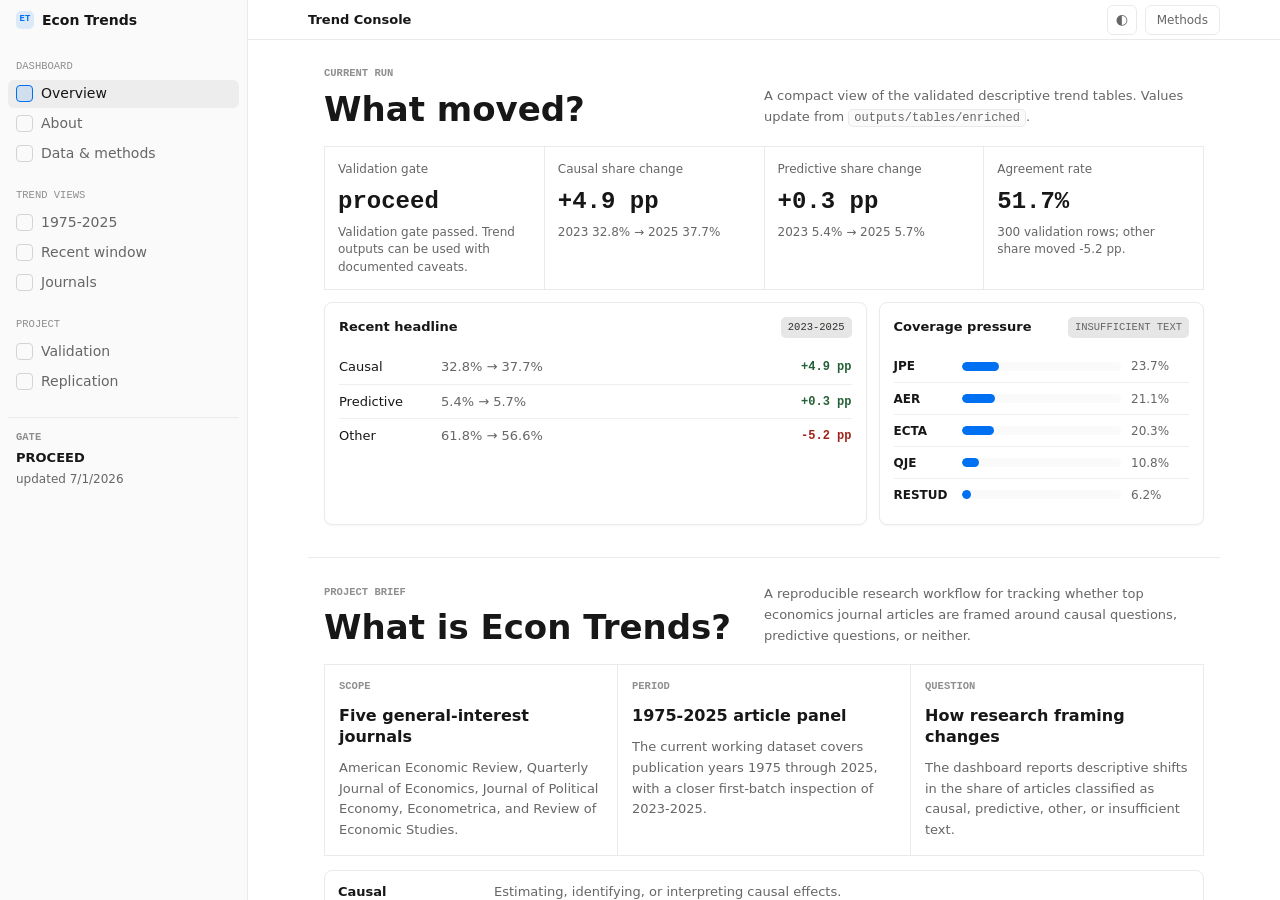
==== site/index.html @ 5af8cb9c "Initial econ trends project" ====
<!doctype html>
<html lang="en">
  <head>
    <meta charset="utf-8" />
    <meta name="viewport" content="width=device-width, initial-scale=1" />
    <title>Econ Question Trends</title>
    <meta
      name="description"
      content="A compact trend dashboard for causal, predictive, and other research questions in top economics journals."
    />
    <link rel="icon" href="icon.svg" type="image/svg+xml" />
    <link rel="stylesheet" href="styles.css" />
  </head>
  <body>
    <div class="app-shell">
      <aside class="sidebar" aria-label="Dashboard navigation">
        <div class="brand-block">
          <div class="brand-mark" aria-hidden="true">ET</div>
          <div>
            <div class="brand-title">Econ Trends</div>
            <div class="brand-subtitle">Question classification</div>
          </div>
        </div>

        <nav class="nav-stack">
          <div class="section-label">Dashboard</div>
          <a href="#overview" class="nav-link active" data-nav-link>Overview</a>
          <a href="#about" class="nav-link" data-nav-link>About</a>
          <a href="#methods" class="nav-link" data-nav-link>Data & methods</a>
          <div class="section-label">Trend Views</div>
          <a href="#full-period" class="nav-link" data-nav-link>1975-2025</a>
          <a href="#recent" class="nav-link" data-nav-link>Recent window</a>
          <a href="#journals" class="nav-link" data-nav-link>Journals</a>
          <div class="section-label">Project</div>
          <a href="#validation" class="nav-link" data-nav-link>Validation</a>
          <a href="#replication" class="nav-link" data-nav-link>Replication</a>
        </nav>

        <div class="sidebar-note">
          <div class="mono-label">Gate</div>
          <strong id="sidebarGate">loading</strong>
          <span id="sidebarGenerated">data pending</span>
        </div>
      </aside>

      <main class="main">
        <header class="topbar">
          <div>
            <div class="eyebrow">Causal / predictive / other</div>
            <h1>Trend Console</h1>
          </div>
          <div class="topbar-actions" aria-label="View controls">
            <button class="icon-button" id="themeToggle" type="button" title="Toggle theme" aria-label="Toggle theme">
              <span aria-hidden="true">◐</span>
            </button>
            <a class="text-button" href="#methods">Methods</a>
          </div>
        </header>

        <section id="overview" class="section">
          <div class="section-head">
            <div>
              <div class="mono-label">Current run</div>
              <h2>What moved?</h2>
            </div>
            <p class="section-copy">
              A compact view of the validated descriptive trend tables. Values update from
              <code>outputs/tables/enriched</code>.
            </p>
          </div>

          <div class="metric-grid" id="metricGrid"></div>

          <div class="insight-grid">
            <article class="panel">
              <div class="panel-head">
                <h3>Recent headline</h3>
                <span class="tag">2023-2025</span>
              </div>
              <div id="headlineList" class="headline-list"></div>
            </article>
            <article class="panel">
              <div class="panel-head">
                <h3>Coverage pressure</h3>
                <span class="tag muted">insufficient text</span>
              </div>
              <div id="coverageBars" class="bar-list"></div>
            </article>
          </div>
        </section>

        <section id="about" class="section">
          <div class="section-head">
            <div>
              <div class="mono-label">Project brief</div>
              <h2>What is Econ Trends?</h2>
            </div>
            <p class="section-copy">
              A reproducible research workflow for tracking whether top economics journal articles
              are framed around causal questions, predictive questions, or neither.
            </p>
          </div>

          <div class="info-grid">
            <article class="info-card">
              <div class="mono-label">Scope</div>
              <h3>Five general-interest journals</h3>
              <p>
                American Economic Review, Quarterly Journal of Economics, Journal of Political
                Economy, Econometrica, and Review of Economic Studies.
              </p>
            </article>
            <article class="info-card">
              <div class="mono-label">Period</div>
              <h3>1975-2025 article panel</h3>
              <p>
                The current working dataset covers publication years 1975 through 2025, with a
                closer first-batch inspection of 2023-2025.
              </p>
            </article>
            <article class="info-card">
              <div class="mono-label">Question</div>
              <h3>How research framing changes</h3>
              <p>
                The dashboard reports descriptive shifts in the share of articles classified as
                causal, predictive, other, or insufficient text.
              </p>
            </article>
          </div>

          <div class="definition-list">
            <div class="definition-row">
              <strong>Causal</strong>
              <span>Estimating, identifying, or interpreting causal effects.</span>
            </div>
            <div class="definition-row">
              <strong>Predictive</strong>
              <span>Prediction, forecasting, classification, performance, or out-of-sample accuracy.</span>
            </div>
            <div class="definition-row">
              <strong>Other</strong>
              <span>Papers that do not clearly fit the causal or predictive definitions.</span>
            </div>
            <div class="definition-row">
              <strong>Insufficient text</strong>
              <span>Records where available title/abstract/full-text evidence is not enough to classify reliably.</span>
            </div>
          </div>
        </section>

        <section id="methods" class="section">
          <div class="section-head">
            <div>
              <div class="mono-label">Data pipeline</div>
              <h2>How the site is built</h2>
            </div>
            <p class="section-copy">
              The public site is a static export of generated tables. The underlying code keeps the
              collection, enrichment, classification, validation, and trend steps auditable.
            </p>
          </div>

          <div class="method-columns">
            <article class="panel">
              <div class="panel-head">
                <h3>Data construction</h3>
                <span class="tag">metadata</span>
              </div>
              <div class="pipeline-list">
                <div class="pipeline-step">
                  <span>01</span>
                  <p>Collect DOI-centered bibliographic metadata from Crossref and work metadata from OpenAlex.</p>
                </div>
                <div class="pipeline-step">
                  <span>02</span>
                  <p>Deduplicate records into an article-level panel using DOI, or normalized title-journal-year when DOI is missing.</p>
                </div>
                <div class="pipeline-step">
                  <span>03</span>
                  <p>Backfill missing text from cached abstracts, open metadata, and bounded PDF/OCR recovery when evidence is available.</p>
                </div>
              </div>
            </article>

            <article class="panel">
              <div class="panel-head">
                <h3>Classification and trends</h3>
                <span class="tag">analysis</span>
              </div>
              <div class="pipeline-list">
                <div class="pipeline-step">
                  <span>04</span>
                  <p>Classify articles into causal, predictive, other, or insufficient text using auditable rules and model-assisted labels.</p>
                </div>
                <div class="pipeline-step">
                  <span>05</span>
                  <p>Run validation diagnostics, overlap checks, adjudication, and a validation gate before reading trends.</p>
                </div>
                <div class="pipeline-step">
                  <span>06</span>
                  <p>Export trend tables into <code>site/data.js</code>, which powers this static GitHub Pages dashboard.</p>
                </div>
              </div>
            </article>
          </div>

          <div class="callout">
            <strong>Interpretation boundary</strong>
            <span>
              This is an exploratory descriptive dashboard. The current gate passes, but the latest
              validation pass is AI-assisted and should be reported that way unless a separate human
              audit subset is completed.
            </span>
          </div>
        </section>

        <section id="full-period" class="section">
          <div class="section-head">
            <div>
              <div class="mono-label">Long panel</div>
              <h2>1975-2025 category shares</h2>
            </div>
            <div class="control-group" role="group" aria-label="Full-period scenario">
              <button type="button" class="segmented active" data-full-scenario="baseline">Baseline</button>
              <button type="button" class="segmented" data-full-scenario="exclude_insufficient_text">Exclude insufficient</button>
              <button type="button" class="segmented" data-full-scenario="insufficient_text_as_other">Insufficient as other</button>
            </div>
          </div>
          <article class="chart-panel">
            <div class="chart-toolbar">
              <div>
                <h3>Share by publication year</h3>
                <p>Line chart. Hover or tap the chart for exact yearly values.</p>
              </div>
              <div id="fullLegend" class="legend"></div>
            </div>
            <div id="fullTrendChart" class="chart-area" role="img" aria-label="Category shares by year"></div>
          </article>
        </section>

        <section id="recent" class="section">
          <div class="section-head">
            <div>
              <div class="mono-label">First batch</div>
              <h2>Recent trend window</h2>
            </div>
            <div class="control-group" role="group" aria-label="Recent scenario">
              <button type="button" class="segmented active" data-recent-scenario="baseline">Baseline</button>
              <button type="button" class="segmented" data-recent-scenario="title_triage_non_other">Title triage</button>
              <button type="button" class="segmented" data-recent-scenario="title_triage_all_suggestions">All suggestions</button>
            </div>
          </div>
          <div class="two-column">
            <article class="chart-panel">
              <div class="chart-toolbar">
                <div>
                  <h3>2023-2025 shares</h3>
                  <p>Stacked annual composition.</p>
                </div>
                <div id="recentLegend" class="legend"></div>
              </div>
              <div id="recentStackedChart" class="chart-area compact" role="img" aria-label="Recent category shares"></div>
            </article>
            <article class="panel">
              <div class="panel-head">
                <h3>Change table</h3>
                <span class="tag">percentage points</span>
              </div>
              <div id="recentChangeTable" class="mini-table"></div>
            </article>
          </div>
        </section>

        <section id="journals" class="section">
          <div class="section-head">
            <div>
              <div class="mono-label">Decomposition</div>
              <h2>Which journals drive the move?</h2>
            </div>
            <p class="section-copy">Sorted by 2023-2025 share change in the selected category.</p>
          </div>
          <div class="control-group left" role="group" aria-label="Journal category">
            <button type="button" class="segmented active" data-journal-category="causal">Causal</button>
            <button type="button" class="segmented" data-journal-category="predictive">Predictive</button>
            <button type="button" class="segmented" data-journal-category="other">Other</button>
          </div>
          <article class="panel wide">
            <div id="journalMoves" class="journal-list"></div>
          </article>
        </section>

        <section id="validation" class="section final-section">
          <div class="section-head">
            <div>
              <div class="mono-label">Evidence quality</div>
              <h2>Validation and caveats</h2>
            </div>
          </div>
          <div class="two-column">
            <article class="panel">
              <div class="panel-head">
                <h3>Category metrics</h3>
                <span class="tag">validation sample</span>
              </div>
              <div id="validationMetrics" class="validation-list"></div>
            </article>
            <article class="panel caveat-panel">
              <div class="panel-head">
                <h3>Interpretation rule</h3>
                <span class="tag warning">caveat</span>
              </div>
              <p>
                The validation gate passes, but the latest validation pass is AI-assisted. Use this
                dashboard for descriptive inspection and pipeline decisions. A publication version
                should either report AI-assisted validation or add a human audit subset.
              </p>
              <div id="gateDetails" class="gate-list"></div>
            </article>
          </div>
        </section>

        <section id="replication" class="section final-section">
          <div class="section-head">
            <div>
              <div class="mono-label">GitHub Pages</div>
              <h2>Sharing and replication</h2>
            </div>
            <p class="section-copy">
              The repository should publish this static site through GitHub Actions and keep large
              raw/intermediate data outside git unless released as a separate replication archive.
            </p>
          </div>
          <div class="info-grid two">
            <article class="info-card">
              <div class="mono-label">Website</div>
              <h3>Deploy from <code>site/</code></h3>
              <p>
                The GitHub Action packages the dashboard, selected public docs, and <code>.nojekyll</code>
                into a Pages artifact on every push to <code>main</code>.
              </p>
            </article>
            <article class="info-card">
              <div class="mono-label">Reproduction</div>
              <h3>Code first, data archived separately</h3>
              <p>
                Source code, configs, tests, prompts, and documentation belong in git. Large raw
                API caches, PDF caches, and generated output tables should be restored from an
                archived replication package when needed.
              </p>
            </article>
          </div>
        </section>
      </main>
    </div>

    <div id="tooltip" class="tooltip" hidden></div>
    <script src="data.js"></script>
    <script src="app.js"></script>
  </body>
</html>
---- site/styles.css ----
:root {
  color-scheme: light;
  --bg: #ffffff;
  --bg-soft: #fafafa;
  --bg-hover: #f5f5f5;
  --bg-active: #ededed;
  --bg-elevated: #ffffff;
  --bg-translucent: rgba(255, 255, 255, 0.88);
  --fg: #171717;
  --fg-muted: #666666;
  --fg-faint: #8f8f8f;
  --fg-on-fill: #ffffff;
  --border: #eaeaea;
  --border-strong: #d4d4d4;
  --divider: #eeeeee;
  --selection: #0070f333;
  --focus-ring: #0070f366;
  --accent: #0070f3;
  --accent-soft: #0070f31f;
  --shadow-sm: 0 1px 2px #0f0f0f0a;
  --chip-gray-bg: #7877742e;
  --chip-gray-fg: #32302c;
  --chip-green-bg: #6ead7c38;
  --chip-green-fg: #266038;
  --chip-blue-bg: #529cca38;
  --chip-blue-fg: #185684;
  --chip-yellow-bg: #e9b21733;
  --chip-yellow-fg: #7b5804;
  --chip-red-bg: #e3696033;
  --chip-red-fg: #9f2319;
  --green: #266038;
  --blue: #185684;
  --gold: #7b5804;
  --rose: #9f2319;
  --scrollbar-thumb: #17171733;
  --mono: "SFMono-Regular", "Cascadia Mono", "Liberation Mono", Menlo, monospace;
  --sans: Inter, ui-sans-serif, system-ui, -apple-system, BlinkMacSystemFont, "Segoe UI", sans-serif;
}

html[data-theme="dark"] {
  color-scheme: dark;
  --bg: #000000;
  --bg-soft: #0a0a0a;
  --bg-hover: #1f1f1f;
  --bg-active: #2a2a2a;
  --bg-elevated: #111111;
  --bg-translucent: rgba(0, 0, 0, 0.86);
  --fg: #ededed;
  --fg-muted: #a1a1a1;
  --fg-faint: #666666;
  --fg-on-fill: #000000;
  --border: #242424;
  --border-strong: #333333;
  --divider: #1f1f1f;
  --selection: #3291ff33;
  --focus-ring: #3291ff73;
  --accent: #3291ff;
  --accent-soft: #3291ff24;
  --shadow-sm: 0 1px 2px #00000066;
  --chip-gray-bg: #262626;
  --chip-gray-fg: #d4d4d4;
  --chip-green-bg: #16351f;
  --chip-green-fg: #7ecb8f;
  --chip-blue-bg: #102a43;
  --chip-blue-fg: #79b8ff;
  --chip-yellow-bg: #332b12;
  --chip-yellow-fg: #d8c36a;
  --chip-red-bg: #3a1d1d;
  --chip-red-fg: #f28b82;
  --green: #7ecb8f;
  --blue: #79b8ff;
  --gold: #d8c36a;
  --rose: #f28b82;
  --scrollbar-thumb: #ffffff29;
}

* {
  box-sizing: border-box;
}

html {
  background: var(--bg);
  scroll-behavior: smooth;
}

body {
  margin: 0;
  background: var(--bg);
  color: var(--fg);
  font-family: var(--sans);
  font-feature-settings: "cv02", "cv03", "cv04", "cv11", "ss01";
  font-size: 14px;
  line-height: 1.5;
  letter-spacing: 0;
  text-rendering: optimizeLegibility;
}

button,
select,
input {
  font: inherit;
}

a {
  color: inherit;
}

::selection {
  background: var(--selection);
}

::-webkit-scrollbar {
  height: 10px;
  width: 10px;
}

::-webkit-scrollbar-track {
  background: transparent;
}

::-webkit-scrollbar-thumb {
  background-color: var(--scrollbar-thumb);
  background-clip: padding-box;
  border: 3px solid transparent;
  border-radius: 999px;
}

code {
  border: 1px solid var(--border);
  border-radius: 5px;
  background: var(--bg-soft);
  padding: 1px 5px;
  color: var(--fg-muted);
  font-family: var(--mono);
  font-size: 12px;
}

.app-shell {
  display: grid;
  grid-template-columns: 248px minmax(0, 1fr);
  height: 100vh;
  overflow: hidden;
}

.sidebar {
  height: 100vh;
  overflow-y: auto;
  border-right: 1px solid var(--border);
  background: var(--bg-soft);
  padding: 0 8px 12px;
}

.brand-block {
  display: flex;
  align-items: center;
  gap: 8px;
  min-height: 40px;
  margin-bottom: 1px;
  padding: 0 8px;
}

.brand-mark {
  display: grid;
  width: 18px;
  height: 18px;
  flex: 0 0 auto;
  place-items: center;
  border-radius: 5px;
  background: var(--accent-soft);
  color: var(--accent);
  font-family: var(--mono);
  font-size: 9px;
  font-weight: 700;
}

.brand-title {
  overflow: hidden;
  color: var(--fg);
  font-size: 14px;
  font-weight: 650;
  text-overflow: ellipsis;
  white-space: nowrap;
}

.brand-subtitle {
  display: none;
}

.nav-stack {
  display: grid;
  gap: 2px;
  min-height: 0;
}

.section-label {
  padding: 18px 8px 3px;
  color: var(--fg-faint);
  font-family: var(--mono);
  font-size: 10.5px;
  letter-spacing: 0;
  text-transform: uppercase;
}

.nav-link {
  display: flex;
  align-items: center;
  min-width: 0;
  height: 28px;
  border-radius: 6px;
  padding: 0 8px;
  color: var(--fg-muted);
  font-size: 14px;
  text-decoration: none;
  transition:
    background-color 80ms ease,
    color 80ms ease;
}

.nav-link::before {
  width: 15px;
  height: 15px;
  margin-right: 8px;
  border: 1px solid var(--border-strong);
  border-radius: 4px;
  content: "";
}

.nav-link:hover,
.nav-link.active {
  background: var(--bg-active);
  color: var(--fg);
}

.nav-link.active::before {
  border-color: var(--accent);
  background: var(--accent-soft);
}

.sidebar-note {
  display: grid;
  gap: 2px;
  margin: 22px 0 0;
  border-top: 1px solid var(--border);
  padding: 12px 8px 4px;
}

.sidebar-note strong {
  color: var(--fg);
  font-size: 13px;
  font-weight: 600;
  text-transform: uppercase;
}

.sidebar-note span {
  color: var(--fg-muted);
  font-size: 12px;
}

.main {
  min-width: 0;
  height: 100vh;
  overflow-y: auto;
  background: var(--bg);
}

.topbar {
  position: sticky;
  top: 0;
  z-index: 30;
  display: flex;
  align-items: center;
  justify-content: space-between;
  gap: 16px;
  min-height: 40px;
  border-bottom: 1px solid var(--border);
  background: var(--bg-translucent);
  padding: 0 max(12px, calc((100% - 912px) / 2));
  backdrop-filter: blur(12px);
}

.eyebrow,
.mono-label {
  color: var(--fg-faint);
  font-family: var(--mono);
  font-size: 10.5px;
  font-weight: 600;
  letter-spacing: 0;
  text-transform: uppercase;
}

.topbar .eyebrow {
  display: none;
}

h1,
h2,
h3,
p {
  margin: 0;
}

h1 {
  color: var(--fg);
  font-size: 13px;
  font-weight: 550;
  line-height: 1.2;
  letter-spacing: 0;
}

h2 {
  margin-top: 8px;
  color: var(--fg);
  font-size: 34px;
  font-weight: 650;
  line-height: 1.12;
  letter-spacing: 0;
}

h3 {
  color: var(--fg);
  font-size: 13px;
  font-weight: 650;
  line-height: 1.3;
}

.topbar-actions {
  display: flex;
  align-items: center;
  gap: 8px;
}

.icon-button,
.text-button,
.segmented {
  display: inline-flex;
  align-items: center;
  justify-content: center;
  border: 1px solid var(--border);
  border-radius: 6px;
  background: var(--bg);
  color: var(--fg-muted);
  text-decoration: none;
  cursor: pointer;
  transition:
    background-color 80ms ease,
    border-color 80ms ease,
    color 80ms ease;
}

.icon-button {
  width: 30px;
  height: 30px;
  padding: 0;
}

.text-button {
  height: 30px;
  padding: 0 11px;
  font-size: 12px;
  font-weight: 500;
}

.segmented {
  height: 28px;
  padding: 0 10px;
  font-size: 12px;
  font-weight: 500;
}

.icon-button:hover,
.text-button:hover,
.segmented:hover {
  border-color: var(--border-strong);
  background: var(--bg-hover);
  color: var(--fg);
}

.segmented.active {
  border-color: var(--fg);
  background: var(--fg);
  color: var(--fg-on-fill);
}

.section {
  max-width: 912px;
  margin: 0 auto;
  border-bottom: 1px solid var(--border);
  padding: 26px 16px 32px;
}

.final-section {
  border-bottom: 0;
  padding-bottom: 64px;
}

.section-head {
  display: grid;
  grid-template-columns: minmax(0, 1fr) auto;
  align-items: end;
  gap: 18px;
  margin-bottom: 18px;
}

.section-copy {
  max-width: 440px;
  color: var(--fg-muted);
  font-size: 13px;
  line-height: 1.6;
}

.control-group {
  display: flex;
  flex-wrap: wrap;
  justify-content: flex-end;
  gap: 6px;
}

.control-group.left {
  justify-content: flex-start;
  margin-bottom: 12px;
}

.metric-grid {
  display: grid;
  grid-template-columns: repeat(4, minmax(0, 1fr));
  border-top: 1px solid var(--border);
  border-left: 1px solid var(--border);
}

.metric {
  min-height: 108px;
  border-right: 1px solid var(--border);
  border-bottom: 1px solid var(--border);
  background: var(--bg);
  padding: 13px;
}

.metric-label {
  color: var(--fg-muted);
  font-size: 12px;
}

.metric-value {
  margin-top: 12px;
  color: var(--fg);
  font-family: var(--mono);
  font-size: 24px;
  font-weight: 700;
  line-height: 1;
}

.metric-note {
  margin-top: 10px;
  color: var(--fg-muted);
  font-size: 12px;
  line-height: 1.45;
}

.insight-grid,
.two-column {
  display: grid;
  grid-template-columns: minmax(0, 1.25fr) minmax(280px, 0.75fr);
  gap: 12px;
  margin-top: 12px;
}

.info-grid {
  display: grid;
  grid-template-columns: repeat(3, minmax(0, 1fr));
  border-top: 1px solid var(--border);
  border-left: 1px solid var(--border);
}

.info-grid.two {
  grid-template-columns: repeat(2, minmax(0, 1fr));
}

.info-card {
  min-height: 152px;
  border-right: 1px solid var(--border);
  border-bottom: 1px solid var(--border);
  background: var(--bg);
  padding: 14px;
}

.info-card h3 {
  margin-top: 11px;
  font-size: 16px;
}

.info-card p {
  margin-top: 10px;
  color: var(--fg-muted);
  font-size: 13px;
  line-height: 1.6;
}

.definition-list {
  display: grid;
  margin-top: 14px;
  border: 1px solid var(--border);
  border-radius: 8px;
  background: var(--bg);
}

.definition-row {
  display: grid;
  grid-template-columns: 142px minmax(0, 1fr);
  gap: 14px;
  min-height: 42px;
  align-items: center;
  border-top: 1px solid var(--divider);
  padding: 9px 13px;
  color: var(--fg-muted);
  font-size: 13px;
}

.definition-row:first-child {
  border-top: 0;
}

.definition-row strong {
  color: var(--fg);
  font-weight: 650;
}

.method-columns {
  display: grid;
  grid-template-columns: repeat(2, minmax(0, 1fr));
  gap: 12px;
}

.pipeline-list {
  display: grid;
  margin-top: 12px;
}

.pipeline-step {
  display: grid;
  grid-template-columns: 34px minmax(0, 1fr);
  gap: 10px;
  border-top: 1px solid var(--divider);
  padding: 11px 0;
}

.pipeline-step:first-child {
  border-top: 0;
  padding-top: 0;
}

.pipeline-step span {
  color: var(--fg-faint);
  font-family: var(--mono);
  font-size: 10.5px;
}

.pipeline-step p {
  color: var(--fg-muted);
  font-size: 13px;
  line-height: 1.55;
}

.callout {
  display: grid;
  grid-template-columns: 180px minmax(0, 1fr);
  gap: 16px;
  margin-top: 12px;
  border: 1px solid var(--border);
  border-radius: 8px;
  background: var(--bg-soft);
  padding: 13px;
}

.callout strong {
  color: var(--fg);
  font-size: 13px;
}

.callout span {
  color: var(--fg-muted);
  font-size: 13px;
  line-height: 1.6;
}

.panel,
.chart-panel {
  border: 1px solid var(--border);
  border-radius: 8px;
  background: var(--bg);
  box-shadow: var(--shadow-sm);
}

.panel {
  padding: 14px;
}

.panel.wide {
  padding: 6px;
}

.panel-head,
.chart-toolbar {
  display: flex;
  align-items: center;
  justify-content: space-between;
  gap: 14px;
}

.chart-toolbar {
  min-height: 58px;
  border-bottom: 1px solid var(--border);
  padding: 12px 14px;
}

.chart-toolbar p {
  margin-top: 3px;
  color: var(--fg-muted);
  font-size: 12px;
}

.tag {
  display: inline-flex;
  align-items: center;
  min-height: 21px;
  border-radius: 5px;
  background: var(--chip-gray-bg);
  padding: 0 7px;
  color: var(--chip-gray-fg);
  font-family: var(--mono);
  font-size: 10.5px;
  letter-spacing: 0;
  text-transform: uppercase;
}

.tag.warning {
  background: var(--chip-red-bg);
  color: var(--chip-red-fg);
}

.tag.muted {
  color: var(--fg-muted);
}

.headline-list,
.bar-list,
.validation-list,
.gate-list {
  display: grid;
  margin-top: 12px;
}

.headline-item {
  display: grid;
  grid-template-columns: 92px minmax(0, 1fr) auto;
  gap: 10px;
  align-items: center;
  min-height: 34px;
  border-top: 1px solid var(--divider);
  color: var(--fg-muted);
  font-size: 13px;
}

.headline-item:first-child {
  border-top: 0;
}

.headline-name {
  color: var(--fg);
  text-transform: capitalize;
}

.delta {
  font-family: var(--mono);
  font-size: 12px;
  font-weight: 700;
}

.delta.up {
  color: var(--green);
}

.delta.down {
  color: var(--rose);
}

.bar-row {
  display: grid;
  grid-template-columns: 58px minmax(0, 1fr) 58px;
  gap: 10px;
  align-items: center;
  min-height: 32px;
  border-top: 1px solid var(--divider);
  color: var(--fg-muted);
  font-size: 12px;
}

.bar-row:first-child {
  border-top: 0;
}

.bar-track {
  height: 9px;
  overflow: hidden;
  border-radius: 999px;
  background: var(--bg-soft);
}

.bar-fill {
  height: 100%;
  border-radius: inherit;
  background: var(--accent);
}

.chart-area {
  position: relative;
  min-height: 360px;
  padding: 8px 12px 14px;
}

.chart-area.compact {
  min-height: 288px;
}

.chart-svg {
  display: block;
  width: 100%;
  height: 100%;
  min-height: inherit;
  overflow: visible;
}

.axis-text {
  fill: var(--fg-faint);
  font-family: var(--mono);
  font-size: 10px;
}

.grid-line {
  stroke: var(--divider);
  stroke-width: 1;
}

.chart-line {
  fill: none;
  stroke-width: 2;
}

.chart-point {
  cursor: crosshair;
}

.legend {
  display: flex;
  flex-wrap: wrap;
  justify-content: flex-end;
  gap: 7px 11px;
}

.legend-item {
  display: inline-flex;
  align-items: center;
  gap: 6px;
  color: var(--fg-muted);
  font-size: 12px;
  text-transform: capitalize;
}

.legend-dot {
  width: 8px;
  height: 8px;
  border-radius: 50%;
}

.mini-table {
  display: grid;
  margin-top: 12px;
}

.table-row,
.journal-row,
.validation-row,
.gate-row {
  display: grid;
  align-items: center;
  gap: 10px;
  min-height: 36px;
  border-top: 1px solid var(--divider);
  color: var(--fg-muted);
  font-size: 12px;
}

.table-row:first-child,
.journal-row:first-child,
.validation-row:first-child,
.gate-row:first-child {
  border-top: 0;
}

.table-row {
  grid-template-columns: minmax(0, 1fr) auto auto;
}

.journal-row {
  grid-template-columns: 78px minmax(0, 1fr) 72px 72px 78px;
  padding: 0 8px;
}

.validation-row {
  grid-template-columns: 108px minmax(0, 1fr) repeat(3, 62px);
}

.gate-row {
  grid-template-columns: minmax(0, 1fr) auto;
}

.gate-row strong {
  color: var(--fg);
  font-weight: 600;
}

.journal-name,
.row-name {
  color: var(--fg);
  font-weight: 650;
  text-transform: uppercase;
}

.journal-track {
  position: relative;
  height: 10px;
  border-radius: 999px;
  background: var(--bg-soft);
}

.journal-zero {
  position: absolute;
  top: -3px;
  bottom: -3px;
  left: 50%;
  width: 1px;
  background: var(--border-strong);
}

.journal-delta {
  position: absolute;
  top: 0;
  bottom: 0;
  border-radius: 999px;
}

.journal-delta.positive {
  left: 50%;
  background: var(--green);
}

.journal-delta.negative {
  right: 50%;
  background: var(--rose);
}

.caveat-panel p {
  margin-top: 12px;
  color: var(--fg-muted);
  font-size: 13px;
  line-height: 1.6;
}

.tooltip {
  position: fixed;
  z-index: 50;
  max-width: 260px;
  border: 1px solid var(--border-strong);
  border-radius: 6px;
  background: var(--bg-elevated);
  box-shadow: var(--shadow-sm);
  padding: 8px 10px;
  color: var(--fg);
  font-size: 12px;
  pointer-events: none;
}

.tooltip strong {
  display: block;
  margin-bottom: 2px;
}

@media (max-width: 980px) {
  .app-shell {
    display: block;
    height: auto;
    overflow: visible;
  }

  .sidebar {
    height: auto;
    overflow: visible;
    border-right: 0;
    border-bottom: 1px solid var(--border);
    padding-bottom: 10px;
  }

  .brand-block {
    min-height: 44px;
  }

  .nav-stack {
    display: flex;
    flex-wrap: wrap;
    gap: 6px;
    padding: 0 8px;
  }

  .section-label {
    display: none;
  }

  .nav-link {
    border: 1px solid var(--border);
    background: var(--bg);
  }

  .nav-link::before {
    display: none;
  }

  .sidebar-note {
    margin: 12px 8px 0;
  }

  .main {
    height: auto;
    overflow: visible;
  }

  .topbar {
    padding: 0 16px;
  }

  .metric-grid,
  .info-grid,
  .info-grid.two,
  .method-columns,
  .insight-grid,
  .two-column {
    grid-template-columns: 1fr;
  }

  .section-head {
    grid-template-columns: 1fr;
    align-items: start;
  }

  .control-group {
    justify-content: flex-start;
  }
}

@media (max-width: 640px) {
  body {
    font-size: 13px;
  }

  h2 {
    font-size: 27px;
  }

  .topbar {
    min-height: 44px;
  }

  .section {
    padding: 22px 12px 28px;
  }

  .chart-toolbar,
  .panel-head {
    align-items: flex-start;
    flex-direction: column;
  }

  .legend {
    justify-content: flex-start;
  }

  .headline-item,
  .bar-row,
  .definition-row,
  .callout,
  .table-row,
  .journal-row,
  .validation-row,
  .gate-row {
    grid-template-columns: 1fr;
    gap: 4px;
    padding: 9px 0;
  }

  .journal-row {
    padding: 9px 0;
  }

  .chart-area {
    min-height: 300px;
  }

  .chart-area.compact {
    min-height: 260px;
  }
}
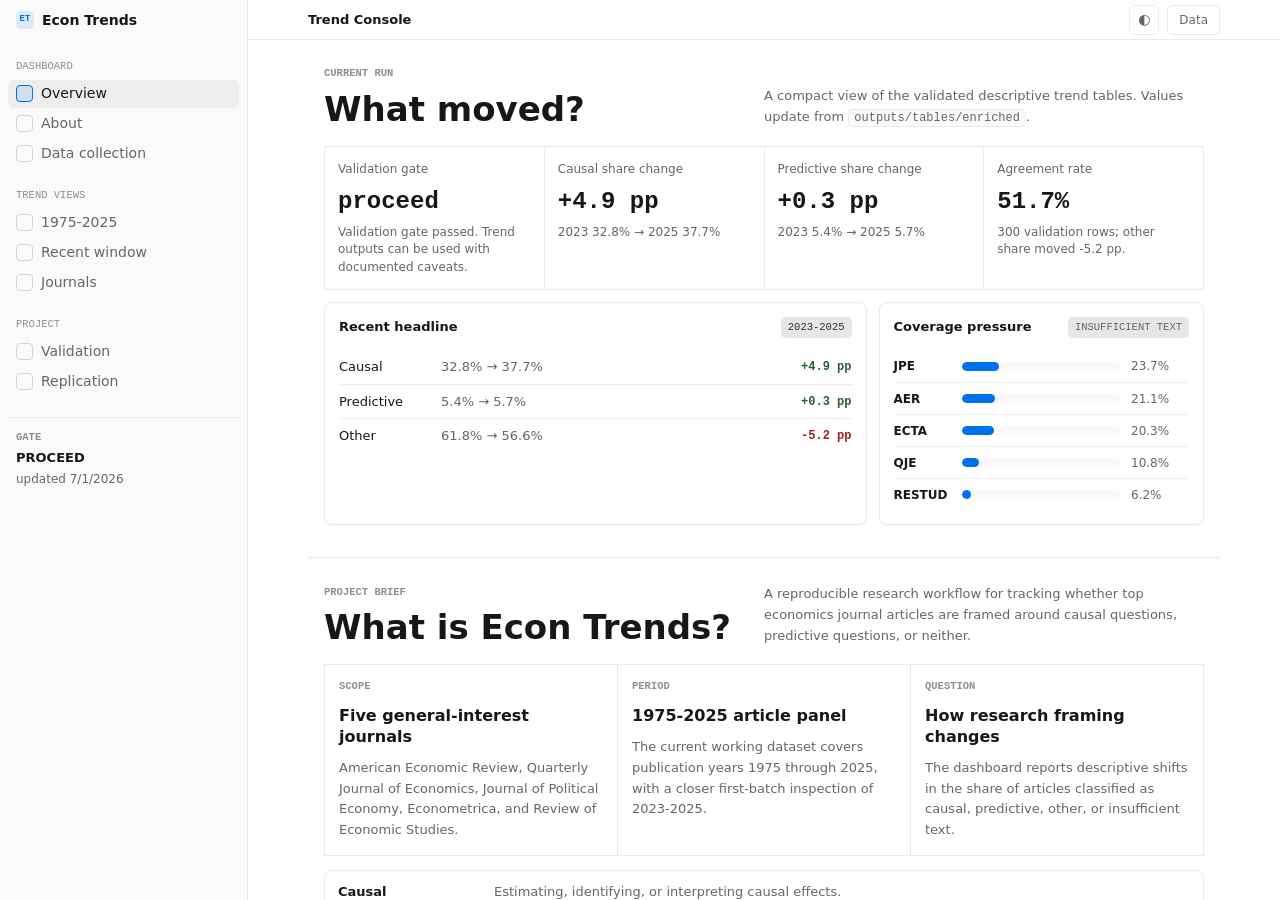
==== commit 6359e28b: "Clarify data collection section" ====
--- a/site/index.html
+++ b/site/index.html
@@ -26,7 +26,7 @@
           <div class="section-label">Dashboard</div>
           <a href="#overview" class="nav-link active" data-nav-link>Overview</a>
           <a href="#about" class="nav-link" data-nav-link>About</a>
-          <a href="#methods" class="nav-link" data-nav-link>Data & methods</a>
+          <a href="#methods" class="nav-link" data-nav-link>Data collection</a>
           <div class="section-label">Trend Views</div>
           <a href="#full-period" class="nav-link" data-nav-link>1975-2025</a>
           <a href="#recent" class="nav-link" data-nav-link>Recent window</a>
@@ -53,7 +53,7 @@
             <button class="icon-button" id="themeToggle" type="button" title="Toggle theme" aria-label="Toggle theme">
               <span aria-hidden="true">◐</span>
             </button>
-            <a class="text-button" href="#methods">Methods</a>
+            <a class="text-button" href="#methods">Data</a>
           </div>
         </header>
 
@@ -151,65 +151,65 @@
         <section id="methods" class="section">
           <div class="section-head">
             <div>
-              <div class="mono-label">Data pipeline</div>
-              <h2>How the site is built</h2>
+              <div class="mono-label">Data collection</div>
+              <h2>How we collect the article data</h2>
             </div>
             <p class="section-copy">
-              The public site is a static export of generated tables. The underlying code keeps the
-              collection, enrichment, classification, validation, and trend steps auditable.
+              The project starts from public bibliographic metadata, then constructs a deduplicated
+              article-level panel for the top-five journal scope before any classification is run.
             </p>
           </div>
 
           <div class="method-columns">
             <article class="panel">
               <div class="panel-head">
-                <h3>Data construction</h3>
-                <span class="tag">metadata</span>
+                <h3>Source collection</h3>
+                <span class="tag">Crossref / OpenAlex</span>
               </div>
               <div class="pipeline-list">
                 <div class="pipeline-step">
                   <span>01</span>
-                  <p>Collect DOI-centered bibliographic metadata from Crossref and work metadata from OpenAlex.</p>
+                  <p>Define the five journals with ISSN-L, print/electronic ISSNs, publisher names, and OpenAlex source IDs in <code>config/journals.yml</code>.</p>
                 </div>
                 <div class="pipeline-step">
                   <span>02</span>
-                  <p>Deduplicate records into an article-level panel using DOI, or normalized title-journal-year when DOI is missing.</p>
+                  <p>Query Crossref by journal ISSN and publication year to collect DOI-centered bibliographic records for 1975-2025.</p>
                 </div>
                 <div class="pipeline-step">
                   <span>03</span>
-                  <p>Backfill missing text from cached abstracts, open metadata, and bounded PDF/OCR recovery when evidence is available.</p>
-                </div>
-              </div>
-            </article>
-
-            <article class="panel">
-              <div class="panel-head">
-                <h3>Classification and trends</h3>
-                <span class="tag">analysis</span>
+                  <p>Query OpenAlex Works by verified source IDs and years to recover article metadata, abstracts where available, authorships, concepts, topics, keywords, and DOI links.</p>
+                </div>
+              </div>
+            </article>
+
+            <article class="panel">
+              <div class="panel-head">
+                <h3>Article panel construction</h3>
+                <span class="tag">deduplication</span>
               </div>
               <div class="pipeline-list">
                 <div class="pipeline-step">
                   <span>04</span>
-                  <p>Classify articles into causal, predictive, other, or insufficient text using auditable rules and model-assisted labels.</p>
+                  <p>Standardize Crossref and OpenAlex records into a common source-record table with source provenance columns.</p>
                 </div>
                 <div class="pipeline-step">
                   <span>05</span>
-                  <p>Run validation diagnostics, overlap checks, adjudication, and a validation gate before reading trends.</p>
+                  <p>Deduplicate to one article record by normalized DOI when available, otherwise by normalized title, journal, and publication year.</p>
                 </div>
                 <div class="pipeline-step">
                   <span>06</span>
-                  <p>Export trend tables into <code>site/data.js</code>, which powers this static GitHub Pages dashboard.</p>
+                  <p>Track missingness and provenance for key fields such as title, abstract, DOI, author names, journal, volume, issue, pages, keywords, and source-provided article type.</p>
                 </div>
               </div>
             </article>
           </div>
 
           <div class="callout">
-            <strong>Interpretation boundary</strong>
+            <strong>Coverage boundary</strong>
             <span>
-              This is an exploratory descriptive dashboard. The current gate passes, but the latest
-              validation pass is AI-assisted and should be reported that way unless a separate human
-              audit subset is completed.
+              The current dataset is a public-source metadata panel, not a final archival journal
+              database. Crossref and OpenAlex records update over time, JEL coverage is currently
+              missing, and abstract availability varies by journal and year.
             </span>
           </div>
         </section>
@@ -322,30 +322,32 @@
         <section id="replication" class="section final-section">
           <div class="section-head">
             <div>
-              <div class="mono-label">GitHub Pages</div>
+              <div class="mono-label">Replication</div>
               <h2>Sharing and replication</h2>
             </div>
             <p class="section-copy">
-              The repository should publish this static site through GitHub Actions and keep large
-              raw/intermediate data outside git unless released as a separate replication archive.
+              The public repository contains the code, configuration, prompts, tests, documentation,
+              and current dashboard snapshot. Large raw and intermediate data artifacts are kept out
+              of git and should be distributed separately for full computational replication.
             </p>
           </div>
           <div class="info-grid two">
             <article class="info-card">
-              <div class="mono-label">Website</div>
-              <h3>Deploy from <code>site/</code></h3>
-              <p>
-                The GitHub Action packages the dashboard, selected public docs, and <code>.nojekyll</code>
-                into a Pages artifact on every push to <code>main</code>.
-              </p>
-            </article>
-            <article class="info-card">
-              <div class="mono-label">Reproduction</div>
-              <h3>Code first, data archived separately</h3>
-              <p>
-                Source code, configs, tests, prompts, and documentation belong in git. Large raw
-                API caches, PDF caches, and generated output tables should be restored from an
-                archived replication package when needed.
+              <div class="mono-label">Run path</div>
+              <h3>Rebuild from archived inputs</h3>
+              <p>
+                Restore the archived <code>data/raw</code>, <code>data/intermediate</code>, and
+                <code>data/final</code> folders, install dependencies, then run the documented
+                Makefile targets for tests, validation diagnostics, and trend tables.
+              </p>
+            </article>
+            <article class="info-card">
+              <div class="mono-label">Data boundary</div>
+              <h3>Public code, separate data package</h3>
+              <p>
+                The repository does not commit raw API caches, PDF/OCR caches, reviewer files, or
+                generated output tables. That boundary keeps the GitHub project readable while
+                preserving a path for a formal replication archive.
               </p>
             </article>
           </div>
--- a/site/styles.css
+++ b/site/styles.css
@@ -393,6 +393,10 @@
   padding-bottom: 64px;
 }
 
+.section:last-of-type {
+  min-height: 100vh;
+}
+
 .section-head {
   display: grid;
   grid-template-columns: minmax(0, 1fr) auto;
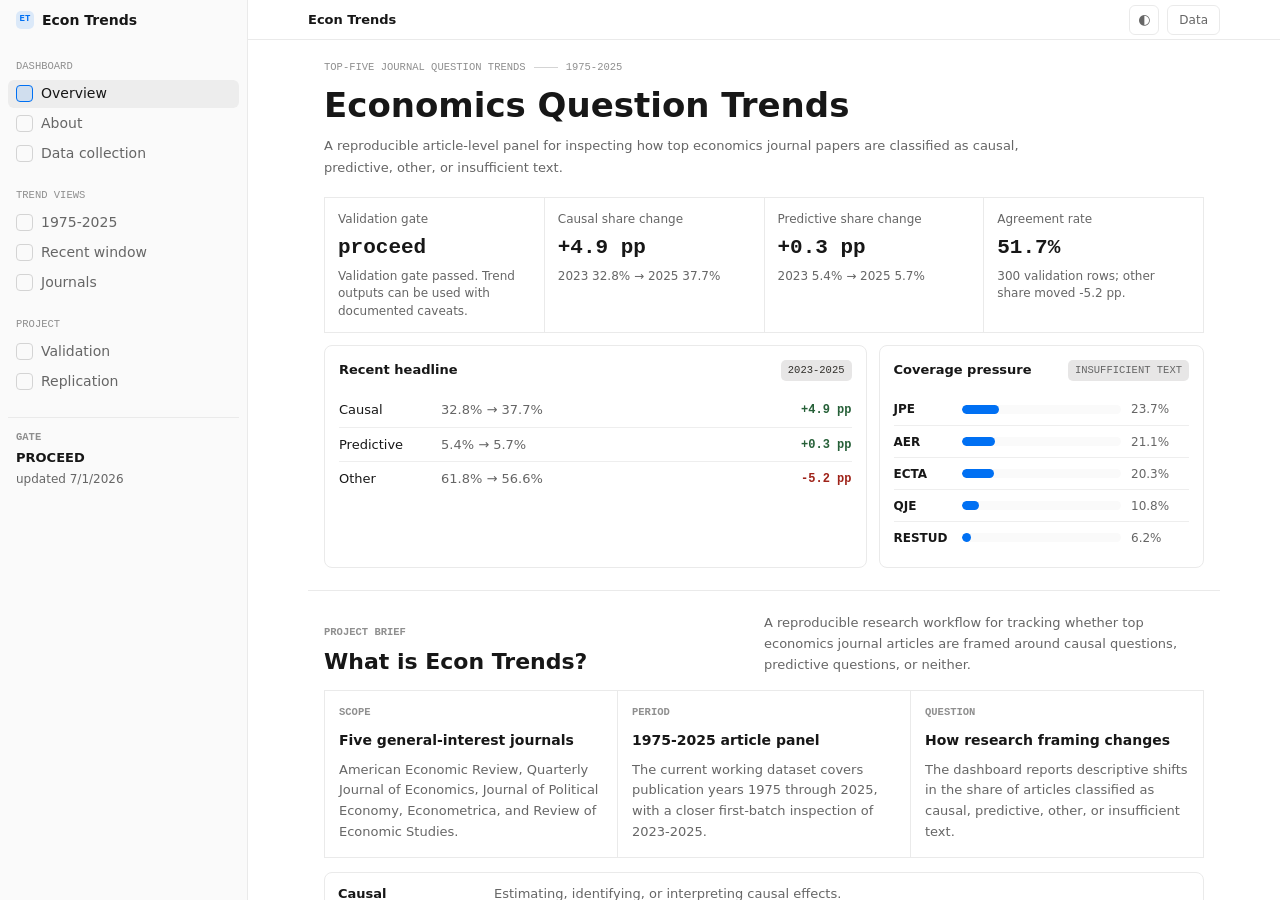
==== commit 76970383: "Align site shell with econ papers app" ====
--- a/site/index.html
+++ b/site/index.html
@@ -47,7 +47,7 @@
         <header class="topbar">
           <div>
             <div class="eyebrow">Causal / predictive / other</div>
-            <h1>Trend Console</h1>
+            <h1>Econ Trends</h1>
           </div>
           <div class="topbar-actions" aria-label="View controls">
             <button class="icon-button" id="themeToggle" type="button" title="Toggle theme" aria-label="Toggle theme">
@@ -57,15 +57,17 @@
           </div>
         </header>
 
-        <section id="overview" class="section">
-          <div class="section-head">
-            <div>
-              <div class="mono-label">Current run</div>
-              <h2>What moved?</h2>
-            </div>
-            <p class="section-copy">
-              A compact view of the validated descriptive trend tables. Values update from
-              <code>outputs/tables/enriched</code>.
+        <section id="overview" class="section page-header-section">
+          <div class="page-heading">
+            <div class="page-kicker">
+              <span>Top-five journal question trends</span>
+              <span class="kicker-rule" aria-hidden="true"></span>
+              <span>1975-2025</span>
+            </div>
+            <h2>Economics Question Trends</h2>
+            <p>
+              A reproducible article-level panel for inspecting how top economics journal papers
+              are classified as causal, predictive, other, or insufficient text.
             </p>
           </div>
 
--- a/site/styles.css
+++ b/site/styles.css
@@ -80,7 +80,7 @@
 
 html {
   background: var(--bg);
-  scroll-behavior: smooth;
+  scroll-behavior: auto;
 }
 
 body {
@@ -310,9 +310,9 @@
 h2 {
   margin-top: 8px;
   color: var(--fg);
-  font-size: 34px;
+  font-size: 22px;
   font-weight: 650;
-  line-height: 1.12;
+  line-height: 1.2;
   letter-spacing: 0;
 }
 
@@ -385,7 +385,8 @@
   max-width: 912px;
   margin: 0 auto;
   border-bottom: 1px solid var(--border);
-  padding: 26px 16px 32px;
+  padding: 22px 16px 28px;
+  scroll-margin-top: 40px;
 }
 
 .final-section {
@@ -402,7 +403,7 @@
   grid-template-columns: minmax(0, 1fr) auto;
   align-items: end;
   gap: 18px;
-  margin-bottom: 18px;
+  margin-bottom: 14px;
 }
 
 .section-copy {
@@ -410,6 +411,51 @@
   color: var(--fg-muted);
   font-size: 13px;
   line-height: 1.6;
+}
+
+.page-header-section {
+  padding: 20px 16px 22px;
+}
+
+.page-heading {
+  display: grid;
+  gap: 0;
+  margin-bottom: 18px;
+}
+
+.page-kicker {
+  display: flex;
+  flex-wrap: wrap;
+  align-items: center;
+  gap: 8px;
+  color: var(--fg-faint);
+  font-family: var(--mono);
+  font-size: 10.5px;
+  letter-spacing: 0;
+  text-transform: uppercase;
+}
+
+.kicker-rule {
+  display: inline-block;
+  width: 24px;
+  height: 1px;
+  background: var(--border-strong);
+}
+
+.page-heading h2 {
+  margin-top: 10px;
+  max-width: 760px;
+  font-size: 34px;
+  font-weight: 650;
+  line-height: 1.15;
+}
+
+.page-heading p {
+  max-width: 720px;
+  margin-top: 10px;
+  color: var(--fg-muted);
+  font-size: 13px;
+  line-height: 1.7;
 }
 
 .control-group {
@@ -432,11 +478,11 @@
 }
 
 .metric {
-  min-height: 108px;
+  min-height: 94px;
   border-right: 1px solid var(--border);
   border-bottom: 1px solid var(--border);
   background: var(--bg);
-  padding: 13px;
+  padding: 12px 13px;
 }
 
 .metric-label {
@@ -445,10 +491,10 @@
 }
 
 .metric-value {
-  margin-top: 12px;
+  margin-top: 9px;
   color: var(--fg);
   font-family: var(--mono);
-  font-size: 24px;
+  font-size: 21px;
   font-weight: 700;
   line-height: 1;
 }
@@ -480,7 +526,7 @@
 }
 
 .info-card {
-  min-height: 152px;
+  min-height: 132px;
   border-right: 1px solid var(--border);
   border-bottom: 1px solid var(--border);
   background: var(--bg);
@@ -489,7 +535,7 @@
 
 .info-card h3 {
   margin-top: 11px;
-  font-size: 16px;
+  font-size: 14px;
 }
 
 .info-card p {
@@ -591,7 +637,6 @@
   border: 1px solid var(--border);
   border-radius: 8px;
   background: var(--bg);
-  box-shadow: var(--shadow-sm);
 }
 
 .panel {
